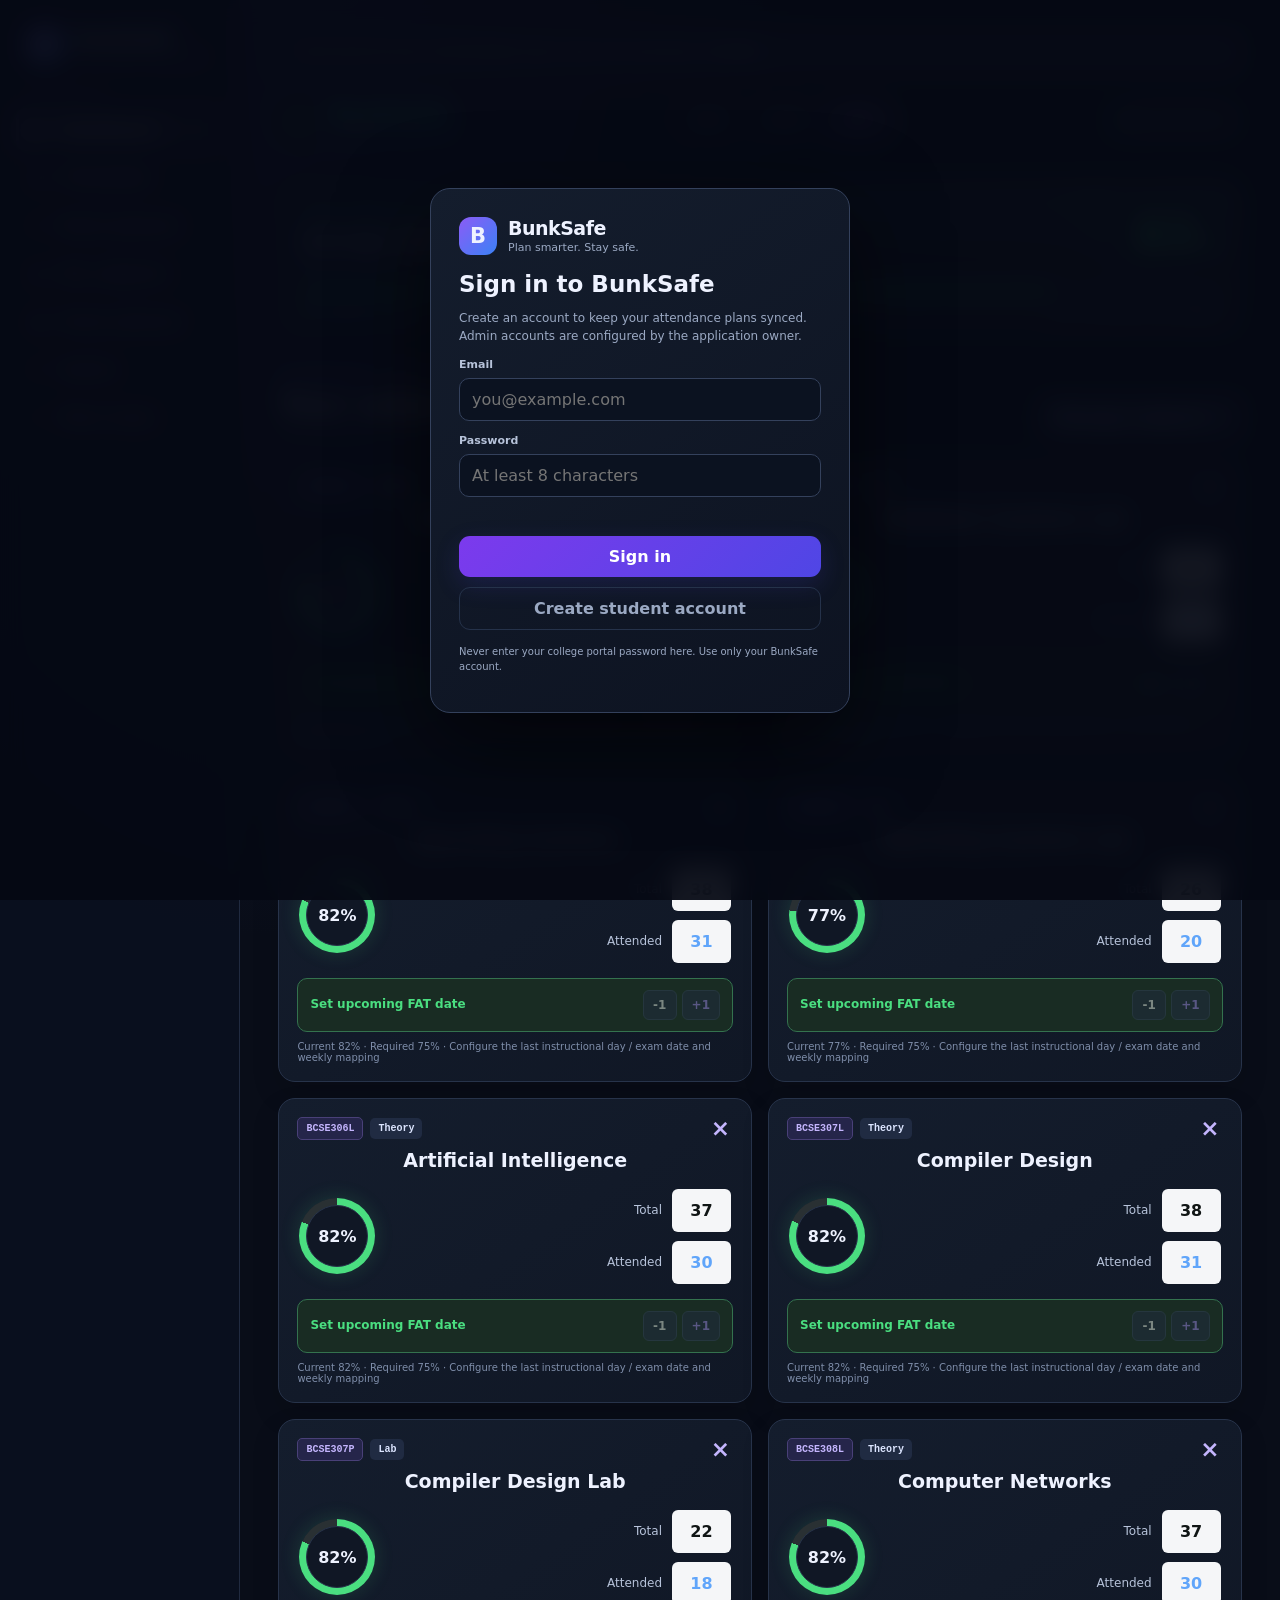
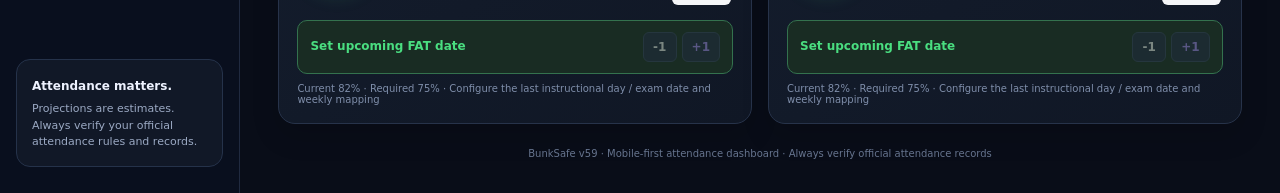
==== static/index.html @ 607f6024 "Prepare BunkSafe for public deployment" ====
<!DOCTYPE html>
<html lang="en">
<head>
<meta charset="UTF-8" />
<meta name="viewport" content="width=device-width, initial-scale=1.0" />
<title>BunkSafe — Attendance Planner</title>
<link rel="stylesheet" href="/static/style.css?v=54" />

</head>
<body>
<div class="app">
<aside class="sidebar">
  <div class="brand"><div class="brandmark">B</div><div><h1>BunkSafe</h1><small>Plan smarter. Stay safe.</small></div></div>
  <div><div class="nav-label">Workspace</div><nav class="nav">
    <button class="active" data-page="dashboard"><span class="ico">▦</span><span class="nav-text">Dashboard</span></button>
    <button data-page="timetable"><span class="ico">▤</span><span class="nav-text">Timetable</span></button>
    <button data-page="planner"><span class="ico">☑</span><span class="nav-text">Bunk planner</span></button>
    <button data-page="subjects"><span class="ico">◉</span><span class="nav-text">My subjects</span></button>
    <button data-page="exams"><span class="ico">▣</span><span class="nav-text">Exam planner</span></button>
    <button data-page="admin"><span class="ico">⚙</span><span class="nav-text">Admin</span></button>
    <button data-page="tools"><span class="ico">✦</span><span class="nav-text">More tools</span></button>
  </nav></div>
  <div class="side-bottom"><strong>Attendance matters.</strong><p>Projections are estimates. Always verify your official attendance rules and records.</p></div>
</aside>
<main>
  <div id="backendStatus" class="notice" style="margin-bottom:16px">Connecting to BunkSafe server…</div>
  <header class="topbar">
    <div><div class="eyebrow" id="dateLabel">STUDENT WORKSPACE</div><h2 id="pageTitle">Your semester at a glance</h2></div>
    <div class="top-actions"><button class="secondary" onclick="showPage('timetable')">＋ Import timetable</button><div class="avatar">J</div></div>
  </header>

  <section id="dashboardPage">
    <div class="attendance-dashboard-head">
      <div class="attendance-brand"><div class="attendance-brandmark">⌂</div><div><strong>BunkSafe</strong><span>STUDENT WORKSPACE</span></div></div>
      <div class="exam-switch" role="group" aria-label="Exam target">
        <button type="button" class="exam-switch-btn" data-exam="CAT-I" onclick="setDashboardExam('CAT-I')">CAT-I</button>
        <button type="button" class="exam-switch-btn" data-exam="CAT-II" onclick="setDashboardExam('CAT-II')">CAT-II</button>
        <button type="button" class="exam-switch-btn active" data-exam="FAT" aria-pressed="true" onclick="setDashboardExam('FAT')">FAT</button>
      </div>
      <div class="dashboard-account"><span class="account-dot"></span><span id="dashboardAccountName">My attendance</span></div>
    </div>
    <div class="average-summary" aria-live="polite" aria-label="Average attendance summary">
      <div class="average-summary-top"><div><span class="average-kicker">YOUR SEMESTER SNAPSHOT</span><h2>Average attendance</h2><p>Across all your saved subjects</p></div><div class="average-value" id="dashboardAverageValue">--<span>%</span></div></div>
      <div class="average-progress"><span id="dashboardAverageProgress" style="width:0%"></span></div>
      <div class="average-summary-bottom"><span><span class="average-dot"></span><span id="dashboardAverageSubjectCount">0 subjects tracked</span></span><span id="dashboardAverageHint">Keep your attendance on track</span></div>
    </div>
    <div class="attendance-dashboard-title"><div><span class="eyebrow">ATTENDANCE OVERVIEW</span><h2>Your subjects</h2><p>Track attendance and check your estimated safe absences.</p></div><button class="secondary" onclick="showPage('subjects')">Manage subjects ↗</button></div>
    <div id="dashboardAttendanceCards" class="dashboard-attendance-grid"></div>
    <div class="dashboard-average hidden" id="dashboardAverage">Average attendance — --%</div>
  </section>

  <section id="toolsPage" class="hidden">
    <div class="attendance-dashboard-title"><div><span class="eyebrow">EXTRA TOOLS</span><h2>Planning workspace</h2><p>Advanced analysis, quick checks, and calendar previews are collected here.</p></div></div>
    <div class="grid stats">
      <div class="card"><div class="stat-head">Average attendance <span class="stat-icon">◔</span></div><div class="stat-value" id="averageStat">82.1%</div><div class="stat-foot">Across tracked subjects</div></div>
      <div class="card"><div class="stat-head">Subjects at risk <span class="stat-icon">!</span></div><div class="stat-value" id="riskStat">1</div><div class="stat-foot">Below your safety buffer</div></div>
      <div class="card"><div class="stat-head">Classes today <span class="stat-icon">▦</span></div><div class="stat-value">4</div><div class="stat-foot">Based on demo timetable</div></div>
      <div class="card"><div class="stat-head">Planned absences <span class="stat-icon">✓</span></div><div class="stat-value" id="plansStat">0</div><div class="stat-foot">Saved plans this month</div></div>
    </div>
    <div class="card" style="margin-bottom:18px;background:linear-gradient(120deg,#201b43,#14253a);border-color:#494078">
      <div class="section-title"><div><h3>Plan around your exams</h3><p>Choose an upcoming exam to estimate your safe absence margin before exam day.</p></div><button class="primary" onclick="showPage('exams')">Open exam planner →</button></div>
      <div id="nextExamBanner" class="muted" style="font-size:12px">No exam calendar has been published yet. The administrator can add the semester calendar in Admin.</div>
    </div>
    <div class="card" style="margin-bottom:18px">
      <div class="section-title"><div><h3>Semester-wide risk simulator</h3><p>Compare every subject using server-calculated dated sessions for the selected exam date.</p></div><span class="stat-icon">◎</span></div>
      <div class="two" style="align-items:end">
        <div class="field"><label for="semesterRiskDate">Target exam date</label><input id="semesterRiskDate" type="date"></div>
        <div class="field"><label for="semesterRiskBuffer">Safety buffer</label><select id="semesterRiskBuffer"><option value="0">Minimum only</option><option value="2">+2 points</option><option value="3" selected>+3 points</option><option value="5">+5 points</option><option value="8">+8 points</option><option value="10">+10 points</option></select></div>
      </div>
      <div style="display:flex;gap:9px;flex-wrap:wrap;margin:8px 0 12px"><button class="primary" onclick="runSemesterRiskSimulation()">Analyze all subjects</button><button class="quiet" onclick="exportSemesterRiskCsv()">Export analysis CSV</button></div>
      <div id="semesterRiskSummary" class="notice">Choose an exam date and analyze your subjects to see projected attendance, estimated bunk margins, and recovery priorities.</div>
      <div id="semesterRiskTable" class="table-wrap" style="margin-top:12px"></div>
      <p class="muted" style="font-size:11px;margin-top:10px">Future class counts are calculated by the server using your configured weekly mappings and academic-calendar events. Verify VIT day-order mappings; this is not an official attendance guarantee.</p>
    </div>
    <div class="card" style="margin-bottom:18px">
      <div class="section-title"><div><h3>Personalized attendance action plan</h3><p>Turn the semester risk results into concrete actions for each subject before the selected exam.</p></div><span class="stat-icon">✓</span></div>
      <div class="notice">Build this plan after running the semester simulator. It prioritizes subjects that are projected below the minimum, then subjects with a low safety margin. It never recommends an absence that exceeds the calculated safe margin.</div>
      <div style="display:flex;gap:9px;flex-wrap:wrap;margin:10px 0 12px"><button class="primary" onclick="buildAttendanceActionPlan()">Build my action plan</button><button class="quiet" onclick="exportAttendanceActionPlan()">Export action plan CSV</button></div>
      <div id="attendanceActionSummary" class="notice">Run the semester simulator, then build your personalized action plan.</div>
      <div id="attendanceActionList" style="margin-top:12px"></div>
    </div>
    <div class="grid main-grid">
      <div class="card"><div class="section-title"><div><h3>Attendance by subject</h3><p>Your current attendance and available margin</p></div><button class="quiet" onclick="showPage('subjects')">View all</button></div><div class="subject-list" id="subjectList"></div></div>
      <div class="card quick-plan"><div class="section-title"><div><h3>Quick bunk check</h3><p>Preview before you make a plan</p></div><span class="stat-icon">✦</span></div><p>Choose a subject and how many upcoming classes you may miss. BunkSafe will estimate your attendance afterward.</p>
        <div class="field"><label>Subject</label><select id="quickSubject"></select></div>
        <div class="two"><div class="field"><label>Upcoming classes</label><input id="quickFuture" type="number" min="1" value="5"></div><div class="field"><label>Classes to miss</label><input id="quickMiss" type="number" min="0" value="1"></div></div>
        <div class="field"><label for="safetyBuffer">Extra safety buffer above the required attendance (%)</label><select id="safetyBuffer" onchange="updateSafetyBuffer()"><option value="0">0 points — exact minimum</option><option value="2">2 percentage points</option><option value="3" selected>3 percentage points — recommended default</option><option value="5">5 percentage points</option><option value="8">8 percentage points</option><option value="10">10 percentage points</option></select></div>
        <div class="notice">The safety buffer is a planning preference, not an official VIT rule. Maximum absences are calculated against the required percentage plus this buffer.</div>
        <button class="primary" style="width:100%" onclick="quickCalculate()">Calculate projection</button>
        <div class="result" id="quickResult"></div>
      </div>
    </div>
    <div class="card calendar-card"><div class="calendar-head"><div><h3>October 2026</h3><p class="muted" style="font-size:11px;margin:5px 0 0">A preview of your academic month</p></div><button class="secondary" onclick="showPage('planner')">Plan a date →</button></div><div class="calendar" id="miniCalendar"></div><div class="calendar-note">Blue dot = scheduled class · Gold dot = holiday or special day · Demo calendar only</div></div>
  </section>

  <section id="timetablePage" class="hidden">
    <div class="grid upload-grid">
      <div class="card"><div class="section-title"><div><h3>Import your approved timetable</h3><p>Paste the course list copied from your college portal</p></div><span class="stat-icon">⇧</span></div>
        <div class="notice">Open your college portal, go to the registered timetable/course list, select the text from the first serial number through the registration status, then copy and paste it below. BunkSafe does not need your college password.</div>
        <div class="field"><label for="timetableText">Pasted timetable text</label><textarea id="timetableText" placeholder="Paste your copied timetable here...&#10;&#10;Example:&#10;1  General (Semester)  BCSE302L - Database Systems (Theory Only)  D2+TD2  Registered and Approved"></textarea></div>
        <div style="display:flex;gap:9px;flex-wrap:wrap"><button class="primary" onclick="parseTimetable()">Parse timetable</button><button class="secondary" onclick="loadExample()">Load sample format</button><button class="quiet" onclick="clearTimetable()">Clear</button></div>
        <div id="parseMessage" class="notice hidden"></div>
      </div>
      <div class="card"><div class="section-title"><div><h3>What happens next?</h3><p>Review before adding anything to your account</p></div></div>
        <div class="subject-list">
          <div class="subject"><div class="subject-top"><div><div class="subject-name">1. Extract courses</div><div class="subject-code">Course codes, names and slot codes</div></div><span class="pill">Import</span></div></div>
          <div class="subject"><div class="subject-top"><div><div class="subject-name">2. Check the results</div><div class="subject-code">Correct any fields the parser cannot identify</div></div><span class="pill yellow">Review</span></div></div>
          <div class="subject"><div class="subject-top"><div><div class="subject-name">3. Map weekly slots</div><div class="subject-code">Retain slot codes and map sessions using the official timetable</div></div><span class="pill">Setup</span></div></div>
          <div class="subject"><div class="subject-top"><div><div class="subject-name">4. Generate dated sessions</div><div class="subject-code">Use the academic calendar for holidays and day orders</div></div><span class="pill green">Calendar</span></div></div>
        </div>
        <div class="notice">A copied course list usually contains slot codes, not every class date. The weekly slot timetable and academic calendar must also be configured for accurate planning.</div>
      </div>
    </div>
    <div class="card" style="margin-top:16px"><div class="section-title"><div><h3>Parsed courses</h3><p id="parsedCount">No imported courses yet</p></div><button class="secondary" id="saveParsed" onclick="saveParsedCourses()" disabled>Use these courses</button></div><div id="parsedTable"><div class="muted" style="font-size:12px;padding:10px 0">Your parsed timetable preview will appear here.</div></div></div>
    <div class="card" style="margin-top:16px"><div class="section-title"><div><h3>Weekly class-day mapping</h3><p>Confirm which weekdays each subject meets. This lets BunkSafe count sessions before an exam.</p></div><button class="secondary" onclick="renderScheduleMapping()">Refresh mapping</button></div><div class="notice">Slot codes copied from VTOP are retained for reference but are not assumed to be weekdays. Verify weekly mappings against your official timetable. For exceptions, admin can add a subject-specific extra session or cancel a session on an exact date. These tools still do not automatically decode VIT D1/D2/day-order rules.</div><div id="scheduleMapping"></div><button class="primary" style="margin-top:14px" onclick="saveScheduleMapping()">Save weekly mapping</button></div>
  </section>

  <section id="plannerPage" class="hidden">
    <div class="grid main-grid">
      <div class="card"><div class="section-title"><div><h3>Plan an absence</h3><p>Select a date and subject to preview the impact</p></div><span class="stat-icon">☑</span></div>
        <div class="field"><label>Date</label><input id="planDate" type="date" value="2026-10-21"></div>
        <div class="field"><label>Subject</label><select id="planSubject"></select></div>
        <div class="two"><div class="field"><label>Classes to miss</label><input id="planMiss" type="number" min="1" value="1"></div><div class="field"><label>Future classes planned</label><input id="planFuture" type="number" min="1" value="5"></div></div>
        <button class="primary" onclick="previewPlan()">Preview plan</button> <button class="secondary" onclick="savePlan()">Save plan</button>
        <div class="result" id="planResult"></div>
        <div class="notice">Saving a plan does not change your actual attendance. It records an intended absence for planning purposes only.</div>
      </div>
      <div class="card"><div class="section-title"><div><h3>Saved plans</h3><p>Your planned absences on this device</p></div></div><div id="savedPlans" class="subject-list"><div class="muted" style="font-size:12px">No saved plans yet.</div></div></div>
    </div>
    <div class="card calendar-card"><div class="calendar-head"><div><h3>Choose a date</h3><p class="muted" style="font-size:11px;margin:5px 0 0">October 2026 demo calendar</p></div></div><div class="calendar" id="plannerCalendar"></div><div class="calendar-note">Select any date to fill the planner date field. The demo calendar displays month navigation; the class counter uses the calendar events and weekly mapping you configure.</div></div>
  </section>

  <section id="subjectsPage" class="hidden">
    <div class="card"><div class="section-title"><div><h3>My subjects</h3><p>Your attendance records, saved to your BunkSafe account</p></div><div style="display:flex;gap:8px;flex-wrap:wrap"><button class="secondary" onclick="exportAttendanceCsv()">Export CSV</button><button class="primary" onclick="addSubject()">＋ Add subject</button></div></div><div class="table-wrap"><table><thead><tr><th>Subject</th><th>Total class</th><th>Attended</th><th>Attendance</th><th>Required</th><th>Action</th></tr></thead><tbody id="subjectsTable"></tbody></table></div><div class="notice">Enter figures from your official attendance record. BunkSafe does not access VTOP directly; imported data is only as accurate as the file you provide.</div></div>
    <div class="card" style="margin-top:16px"><div class="section-title"><div><h3>Import attendance from CSV</h3><p>Review and validate your subject attendance before applying it</p></div><span class="stat-icon">⇧</span></div><div class="notice">Required columns: <code>courseCode,courseName,attended,total</code>. Optional columns: <code>required,kind,slot</code>. Attendance counts must be whole numbers, total must be at least 1, and attended cannot exceed total. Existing courses are matched by course code; weekly mappings are preserved.</div><div class="row" style="display:flex;gap:8px;flex-wrap:wrap;margin:10px 0"><button class="quiet" onclick="downloadAttendanceCsvTemplate()">Download CSV template</button><input id="attendanceCsvFile" type="file" accept=".csv,text/csv" style="max-width:100%;background:#0b1220;color:#cbd5e1;border:1px solid #34415c;border-radius:10px;padding:10px" onchange="previewAttendanceCsv()"><button class="quiet" type="button" onclick="previewAttendanceCsv()">Validate CSV</button></div><div id="attendanceCsvPreview" class="muted" style="font-size:12px">Choose a CSV file, then click Validate CSV to preview attendance records.</div><button class="primary" id="applyAttendanceCsv" style="margin-top:12px" onclick="applyAttendanceCsvImport()" disabled>Apply validated attendance</button></div>
  </section>
  <section id="examsPage" class="hidden">
    <div class="grid main-grid">
      <div class="card"><div class="section-title"><div><h3>Exam-based bunk planner</h3><p>Estimate your attendance by a selected exam date</p></div><span class="stat-icon">▣</span></div>
        <div class="notice">The estimate counts mapped sessions expected before the selected exam, excludes holidays/no-class dates, and applies admin weekday timetable substitutions. It cannot infer official VIT slot/day-order rules automatically; verify the result against the official timetable.</div>
        <div class="field"><label>Upcoming exam</label><select id="examSelect" onchange="updateExamDate()"><option value="">No published exams</option></select></div>
        <div class="field"><label>Exam date</label><input type="date" id="examDate" value="2026-11-01"></div>
        <div class="field"><label>Subject</label><select id="examSubject"></select></div>
        <div class="two"><div class="field"><label>Scheduled classes before exam (auto)</label><input id="examFuture" type="number" min="0" value="0" readonly></div><div class="field"><label>Classes you want to miss</label><input id="examMiss" type="number" min="0" value="1"></div></div>
        <button class="primary" onclick="calculateExamPlan()">Check bunk limit</button>
        <div class="result" id="examResult"></div>
      </div>
      <div class="card"><div class="section-title"><div><h3>Published semester calendar</h3><p>Exams and academic dates announced by the admin</p></div></div><div id="examList" class="subject-list"><div class="muted" style="font-size:12px">No exam dates published yet.</div></div>
        <div class="notice">A date alone is not enough to calculate the bunk limit. BunkSafe also needs the subject timetable and the number of sessions scheduled before that exam.</div>
      </div>
    </div>
    <div class="card" style="margin-top:16px">
      <div class="section-title"><div><h3>Dated class-session timeline</h3><p>Inspect every date before the exam and see exactly why it was counted or excluded.</p></div><span class="stat-icon">☷</span></div>
      <div class="notice">The timeline is calculated by the authenticated server-side schedule engine using subject-specific class overrides, holidays/no-class dates, active slot codes, weekday substitutions, and configured weekly mappings. The exam date itself is excluded. This is an explainability view, not an official VIT timetable decoder.</div>
      <div class="two" style="align-items:end"><div class="field"><label for="timelineSubject">Subject</label><select id="timelineSubject"></select></div><div class="field"><label for="timelineExamDate">Exam date (exclusive)</label><input id="timelineExamDate" type="date"></div></div>
      <div style="display:flex;gap:9px;flex-wrap:wrap;margin:8px 0 12px"><button class="primary" onclick="buildDatedTimeline()">Build dated timeline</button><button class="quiet" onclick="exportDatedTimelineCsv()">Export timeline CSV</button><label style="display:flex;align-items:center;gap:7px;font-size:12px;color:#b7c3da"><input id="timelineShowAll" type="checkbox" checked> Show non-class dates too</label></div>
      <div id="datedTimelineSummary" class="notice">Choose a subject and exam date, then build the timeline to inspect each date's inclusion or exclusion reason.</div><div id="datedTimelineTable" class="table-wrap" style="margin-top:12px"></div>
      <p class="muted" style="font-size:11px;margin-top:10px">Dates are evaluated from today up to, but not including, the exam date. If a date has no active slot entry, BunkSafe falls back to its configured weekday mapping unless another calendar event overrides it.</p>
    </div>
    <div class="card" style="margin-top:16px">
      <div class="section-title"><div><h3>Timetable & attendance validation</h3><p>Find missing mappings and conflicting records before trusting an estimate.</p></div><span class="stat-icon">✓</span></div>
      <div class="notice">Validation checks the information currently saved in BunkSafe. It cannot confirm that a slot or calendar entry matches the official VIT timetable.</div>
      <div style="display:flex;gap:9px;flex-wrap:wrap;margin:8px 0 12px"><button class="primary" onclick="runDataValidation()">Validate my data</button><button class="quiet" onclick="runServerTimetableAudit()">Run server audit</button><button class="quiet" onclick="exportValidationCsv()">Export validation report</button></div>
      <div id="validationSummary" class="notice">Run validation to check attendance figures, duplicate course codes, missing timetable mappings, and conflicting calendar events.</div>
      <div id="validationResults" class="subject-list" style="margin-top:12px"></div>
    </div>
  </section>

  <section id="adminPage" class="hidden">
    <div class="grid upload-grid">
      <div class="card"><div class="section-title"><div><h3>Admin · Semester calendar</h3><p>Publish the active semester's academic calendar for all users</p></div><span class="stat-icon">⚙</span></div>
        <div class="notice">Admin workflow prototype: upload the official calendar as a reference, then enter and verify exam dates below. This browser-only demo does not automatically extract dates from PDF/image files or publish to other users; production needs authenticated admin access and a shared backend.</div>
        <div class="field"><label for="calendarFile">Upload calendar file (PDF, image or spreadsheet)</label><input id="calendarFile" type="file" accept=".pdf,.png,.jpg,.jpeg,.csv,.xlsx,.xls" style="width:100%;background:#0b1220;color:#cbd5e1;border:1px solid #34415c;border-radius:10px;padding:10px"></div>
        <div id="calendarFileInfo" class="muted" style="font-size:11px;margin:6px 0 14px">No file selected.</div>
        <div class="two"><div class="field"><label>Semester name</label><input id="semesterName" value="Fall Semester 2026" placeholder="e.g. Fall Semester 2026"></div><div class="field"><label>Semester end date</label><input id="semesterEnd" type="date" value="2026-12-15"></div></div>
        <div class="field"><label>Exam name</label><input id="newExamName" placeholder="e.g. CAT II — Database Systems"></div>
        <div class="two"><div class="field"><label>Exam date</label><input id="newExamDate" type="date"></div><div class="field"><label>Exam type</label><select id="newExamType"><option>CAT I</option><option>CAT II</option><option>FAT</option><option>Lab Assessment</option><option>Other</option></select></div></div>
        <div class="field"><label>Notes (optional)</label><input id="newExamNotes" placeholder="e.g. Exam window, instructions or affected courses"></div>
        <button class="primary" onclick="publishExam()">Publish exam date</button>
        <div class="divider" style="height:1px;background:var(--line);margin:22px 0"></div>
        <div class="section-title"><div><h3>Import calendar events from CSV</h3><p>Bulk-import verified dates instead of entering them one by one</p></div></div>
        <div class="notice">CSV columns: <code>date,type,title,courseCode</code>. Supported types: <code>slot-day</code>, <code>holiday</code>, <code>no-class</code>, <code>monday-order</code> through <code>friday-order</code>, <code>exam</code>, <code>class-session</code>, <code>class-cancelled</code>, and <code>instructional</code>. Dates must use YYYY-MM-DD. This imports rows only after you preview and confirm them.</div>
        <div class="field"><label for="calendarCsvImport">Choose CSV file</label><input id="calendarCsvImport" type="file" accept=".csv,text/csv" style="width:100%;background:#0b1220;color:#cbd5e1;border:1px solid #34415c;border-radius:10px;padding:10px" onchange="previewCalendarCsv()"></div>
        <div class="row" style="display:flex;gap:8px;flex-wrap:wrap;margin:10px 0"><button class="quiet" onclick="downloadCalendarCsvTemplate()">Download CSV template</button><button class="secondary" onclick="importCalendarCsv()" id="importCalendarCsvBtn" disabled>Import validated rows</button></div>
        <div id="calendarCsvPreview" class="muted" style="font-size:12px">Choose a CSV file to validate and preview rows.</div>
        <div class="divider" style="height:1px;background:var(--line);margin:22px 0"></div>
        <div class="section-title"><div><h3>Academic calendar event</h3><p>Add holidays, active slot codes, substitutions or session overrides</p></div></div>
        <div class="two"><div class="field"><label>Event date</label><input id="eventDate" type="date"></div><div class="field"><label>Event type</label><select id="eventType"><option value="instructional">Instructional day</option><option value="slot-day">Active slot codes for this date</option><option value="holiday">Holiday</option><option value="no-class">No instructional day</option><option value="monday-order">Use Monday timetable</option><option value="tuesday-order">Use Tuesday timetable</option><option value="wednesday-order">Use Wednesday timetable</option><option value="thursday-order">Use Thursday timetable</option><option value="friday-order">Use Friday timetable</option><option value="exam">Exam day</option><option value="class-session">Extra class session for a subject</option><option value="class-cancelled">Cancel a subject session</option></select></div></div>
        <div class="field"><label>Subject course code (required only for subject session overrides)</label><input id="eventCourseCode" placeholder="e.g. BCSE302L"></div>
        <div class="field"><label>Event title / active slot codes</label><input id="eventTitle" placeholder="e.g. Holiday name, or D2, TD2, A1 for a slot day"></div><div class="notice">For a slot-aware date, choose “Active slot codes for this date” and enter the exact active slot codes separated by commas, such as D2, TD2. This must be transcribed from the official VIT day-order timetable; BunkSafe does not guess which slots are active.</div>
        <button class="secondary" onclick="addCalendarEvent()">Add calendar event</button>
      </div>
      <div class="card"><div class="section-title"><div><h3>Admin publishing checklist</h3><p>Verify dates before making them visible</p></div></div>
        <div class="subject-list">
          <div class="subject"><div class="subject-top"><div><div class="subject-name">1. Upload official calendar</div><div class="subject-code">Keep the original file as the source of truth</div></div><span class="pill">Source</span></div></div>
          <div class="subject"><div class="subject-top"><div><div class="subject-name">2. Add exam dates</div><div class="subject-code">Check exam date, type and semester</div></div><span class="pill yellow">Verify</span></div></div>
          <div class="subject"><div class="subject-top"><div><div class="subject-name">3. Configure holidays and active slots</div><div class="subject-code">Enter verified slot codes for dates where the official timetable is available</div></div><span class="pill">Calendar</span></div></div>
          <div class="subject"><div class="subject-top"><div><div class="subject-name">4. Publish to students</div><div class="subject-code">Production version syncs through a shared backend</div></div><span class="pill green">Publish</span></div></div>
        </div>
        <div class="section-title" style="margin-top:20px"><div><h3>Calendar events</h3><p>Holidays exclude sessions; weekday substitutions use the selected weekday mapping</p></div></div>
        <div id="calendarEventsList" class="subject-list"><div class="muted" style="font-size:12px">No events added.</div></div>
        <div class="notice">Security: the production admin page must be restricted to an authorized administrator account. Hiding the page in the interface is not sufficient access control.</div>
      </div>
    </div>
  </section>

  <div class="footer">BunkSafe v59 · Mobile-first attendance dashboard · Always verify official attendance records</div>
</main>
</div>
<nav class="mobile-bottom-nav" aria-label="Main mobile navigation">
  <button class="mobile-nav-item active" data-mobile-page="dashboard" onclick="showPage('dashboard')"><span aria-hidden="true">▦</span><small>Dashboard</small></button>
  <button class="mobile-nav-item" data-mobile-page="timetable" onclick="showPage('timetable')"><span aria-hidden="true">▤</span><small>Timetable</small></button>
  <button class="mobile-nav-item" data-mobile-page="planner" onclick="showPage('planner')"><span aria-hidden="true">☑</span><small>Bunk planner</small></button>
  <button class="mobile-nav-item" data-mobile-page="subjects" onclick="showPage('subjects')"><span aria-hidden="true">◉</span><small>My subjects</small></button>
  <button class="mobile-nav-item" data-mobile-page="exams" onclick="showPage('exams')"><span aria-hidden="true">▣</span><small>Exam planner</small></button>
  <button class="mobile-nav-item" data-mobile-page="admin" onclick="showPage('admin')"><span aria-hidden="true">⚙</span><small>Admin</small></button>
</nav>

<div id="authOverlay" class="auth-overlay">
  <div class="auth-card">
    <div class="brand" style="padding:0 0 16px"><div class="brandmark">B</div><div><h1>BunkSafe</h1><small>Plan smarter. Stay safe.</small></div></div>
    <h2 id="authTitle">Sign in to BunkSafe</h2>
    <p class="muted" style="font-size:12px;line-height:1.5">Create an account to keep your attendance plans synced. Admin accounts are configured by the application owner.</p>
    <div class="field"><label>Email</label><input id="authEmail" type="email" autocomplete="email" placeholder="you@example.com"></div>
    <div class="field"><label>Password</label><input id="authPassword" type="password" autocomplete="current-password" placeholder="At least 8 characters"></div>
    <div id="authNameWrap" class="field hidden"><label>Your name</label><input id="authName" autocomplete="name" placeholder="Student name"></div>
    <div id="authError" class="auth-error"></div>
    <button id="authSubmit" class="primary" style="width:100%" onclick="submitAuth()">Sign in</button>
    <button id="authSwitch" class="quiet" style="width:100%;margin-top:10px" onclick="toggleAuthMode()">Create student account</button>
    <p class="muted" style="font-size:10px;line-height:1.5;margin-top:14px">Never enter your college portal password here. Use only your BunkSafe account.</p>
  </div>
</div>
<div class="toast" id="toast"></div>
<script src="/static/script.js?v=55"></script>
</body>
</html>
---- static/style.css ----
:root{--bg:#090d18;--panel:#111827;--panel2:#151e30;--line:#25324a;--text:#eef2ff;--muted:#9ba9c3;--purple:#a78bfa;--blue:#60a5fa;--green:#4ade80;--yellow:#fbbf24;--red:#fb7185}
*{box-sizing:border-box}body{margin:0;background:radial-gradient(ellipse at 20% -10%,#1c2450 0,transparent 40%),var(--bg);font-family:Inter,ui-sans-serif,system-ui,-apple-system,Segoe UI,sans-serif;color:var(--text);min-height:100vh}
button,input,textarea,select{font:inherit}button{cursor:pointer;border:0;border-radius:11px;padding:11px 15px;font-weight:700;transition:.18s}button:hover{transform:translateY(-1px);filter:brightness(1.08)}.primary{background:linear-gradient(135deg,#7c3aed,#4f46e5);color:white;box-shadow:0 8px 24px #4f46e52b}.secondary{background:#202b42;color:#dce5ff;border:1px solid #35435f}.quiet{background:transparent;color:var(--muted);border:1px solid var(--line)}
.app{display:grid;grid-template-columns:240px minmax(0,1fr);min-height:100vh}.sidebar{padding:26px 16px;border-right:1px solid #202a40;background:#0a1020b8;display:flex;flex-direction:column;gap:26px}.brand{display:flex;align-items:center;gap:11px;padding:0 10px}.brandmark{width:38px;height:38px;border-radius:12px;background:linear-gradient(135deg,#8b5cf6,#3b82f6);display:grid;place-items:center;font-size:21px;font-weight:900}.brand h1{font-size:19px;letter-spacing:-.5px;margin:0}.brand small{display:block;color:var(--muted);font-size:11px;margin-top:2px}.nav-label{font-size:10px;color:#65738f;text-transform:uppercase;letter-spacing:1.5px;padding:0 12px;margin-bottom:7px}.nav{display:grid;gap:5px}.nav button{background:transparent;text-align:left;color:#9ba9c3;padding:12px;border-radius:10px;font-weight:600;display:flex;gap:12px;align-items:center}.nav button.active,.nav button:hover{background:#20213d;color:#fff}.nav button.active{box-shadow:inset 3px 0 var(--purple)}.nav .ico{width:20px;text-align:center;font-size:16px}.side-bottom{margin-top:auto;padding:15px;border:1px solid var(--line);background:#111827;border-radius:14px}.side-bottom strong{font-size:12px}.side-bottom p{font-size:11px;color:var(--muted);line-height:1.5;margin:7px 0 0}
main{padding:28px clamp(18px,3vw,42px);max-width:1600px;width:100%;margin:auto}.topbar{display:flex;justify-content:space-between;gap:20px;align-items:center;margin-bottom:27px}.eyebrow{color:var(--purple);font-size:11px;letter-spacing:1.8px;font-weight:800;text-transform:uppercase}.topbar h2{font-size:28px;margin:5px 0 0;letter-spacing:-1px}.top-actions{display:flex;align-items:center;gap:10px}.avatar{width:38px;height:38px;border-radius:50%;background:#273451;border:1px solid #425171;display:grid;place-items:center;font-weight:800;color:#d9d7fe}.muted{color:var(--muted)}.grid{display:grid;gap:16px}.stats{grid-template-columns:repeat(4,minmax(0,1fr));margin-bottom:20px}.card{background:linear-gradient(145deg,#141d2d,#101725);border:1px solid var(--line);border-radius:17px;padding:19px;min-width:0;box-shadow:0 12px 32px #00000012}.stat-head{display:flex;justify-content:space-between;align-items:center;color:var(--muted);font-size:12px;font-weight:650}.stat-icon{width:34px;height:34px;display:grid;place-items:center;background:#25254a;border-radius:10px;color:#c4b5fd;font-size:16px}.stat-value{font-size:29px;font-weight:800;letter-spacing:-1px;margin:13px 0 5px}.stat-foot{font-size:11px;color:var(--muted)}.good{color:var(--green)}.warn{color:var(--yellow)}.bad{color:var(--red)}.main-grid{grid-template-columns:minmax(0,1.35fr) minmax(300px,.85fr)}.section-title{display:flex;justify-content:space-between;gap:12px;align-items:center;margin-bottom:17px}.section-title h3{font-size:16px;margin:0}.section-title p{font-size:11px;color:var(--muted);margin:5px 0 0}.subject-list{display:grid;gap:15px}.subject{padding:13px 0 0;border-top:1px solid #202b40}.subject:first-child{border-top:0;padding-top:0}.subject-top{display:flex;justify-content:space-between;gap:12px;align-items:center}.subject-name{font-weight:750;font-size:13px}.subject-code{font-size:10px;color:var(--muted);margin-top:4px}.percent{font-size:16px;font-weight:800}.progress{height:6px;background:#263148;border-radius:20px;overflow:hidden;margin:10px 0 7px}.progress span{display:block;height:100%;border-radius:20px;background:linear-gradient(90deg,#8b5cf6,#60a5fa)}.subject-bottom{display:flex;justify-content:space-between;gap:10px;color:var(--muted);font-size:10px}.pill{font-size:10px;padding:5px 8px;border-radius:99px;background:#1e293b;color:#cbd5e1;white-space:nowrap}.pill.green{background:#123626;color:#86efac}.pill.yellow{background:#3b2e13;color:#fcd34d}.pill.red{background:#431e2b;color:#fda4af}
.quick-plan{background:linear-gradient(145deg,#201b43,#151d34);border-color:#494078}.quick-plan .section-title{margin-bottom:10px}.quick-plan p{font-size:12px;color:#c4c9e2;line-height:1.55}.field{display:grid;gap:7px;margin:13px 0}.field label{font-size:11px;color:#b7c3da;font-weight:700}.field input,.field select,.field textarea{width:100%;background:#0b1220;color:var(--text);border:1px solid #34415c;border-radius:10px;padding:11px 12px;outline:none}.field input:focus,.field select:focus,.field textarea:focus{border-color:var(--purple);box-shadow:0 0 0 3px #8b5cf626}.field textarea{min-height:130px;resize:vertical;line-height:1.5;font-size:12px}.two{display:grid;grid-template-columns:1fr 1fr;gap:10px}.result{padding:13px;border-radius:12px;background:#0d1626;border:1px solid #35415c;margin-top:12px;display:none}.result.show{display:block}.result strong{font-size:22px}.result p{margin:5px 0 0;font-size:11px}.calendar-card{margin-top:18px}.calendar-head{display:flex;align-items:center;justify-content:space-between;gap:12px;margin-bottom:15px}.calendar-head h3{margin:0;font-size:16px}.calendar{display:grid;grid-template-columns:repeat(7,minmax(0,1fr));gap:6px}.dayname{text-align:center;font-size:10px;color:var(--muted);padding:7px 0}.day{min-height:68px;border:1px solid #27334a;background:#0d1422;border-radius:10px;padding:8px;font-size:11px;color:#dce5f8;position:relative;text-align:left}.day.empty{border-color:transparent;background:transparent}.day.today{border-color:#8b5cf6;background:#211c40}.day.has-class:after{content:"";position:absolute;bottom:7px;left:9px;width:5px;height:5px;border-radius:50%;background:var(--blue)}.day.holiday:after{content:"";position:absolute;bottom:7px;left:9px;width:5px;height:5px;border-radius:50%;background:var(--yellow)}.day.selected{box-shadow:inset 0 0 0 1px var(--purple);background:#272044}.calendar-note{font-size:10px;color:var(--muted);margin-top:12px}.upload-grid{grid-template-columns:minmax(0,1fr) minmax(0,1fr)}.hidden{display:none!important}.table-wrap{overflow:auto;border:1px solid var(--line);border-radius:12px}table{border-collapse:collapse;width:100%;font-size:12px;min-width:600px}th,td{padding:12px;text-align:left;border-bottom:1px solid #263148}th{background:#182238;color:#aab8d1;font-size:10px;text-transform:uppercase;letter-spacing:.6px}td{color:#e0e7f6}tr:last-child td{border-bottom:0}.notice{padding:12px 14px;background:#15233a;border:1px solid #344763;border-radius:11px;color:#c4d4f0;font-size:11px;line-height:1.5;margin:13px 0}.toast{position:fixed;right:20px;bottom:20px;background:#17263b;border:1px solid #425676;border-radius:12px;padding:13px 16px;box-shadow:0 12px 40px #0008;display:none;max-width:320px;font-size:12px;z-index:10}.toast.show{display:block}.footer{text-align:center;color:#66748e;font-size:10px;margin:24px 0 6px}
@media(max-width:1050px){.stats{grid-template-columns:repeat(2,minmax(0,1fr))}.main-grid,.upload-grid{grid-template-columns:1fr}.app{grid-template-columns:78px minmax(0,1fr)}.sidebar{padding:22px 10px}.brand{padding:0;justify-content:center}.brand h1,.brand small,.nav-label,.nav button .nav-text,.side-bottom{display:none}.nav button{justify-content:center;padding:13px}.nav button .ico{font-size:18px}.brandmark{flex-shrink:0}}
@media(max-width:620px){.app{display:block}.sidebar{position:fixed;z-index:5;bottom:0;left:0;right:0;height:66px;padding:7px 10px;border-right:0;border-top:1px solid var(--line);display:block;background:#0a1020f5}.brand,.nav-label,.side-bottom{display:none}.nav{display:flex;justify-content:space-around;gap:2px}.nav button{display:grid;gap:2px;justify-items:center;padding:5px 9px;font-size:9px;flex:1}.nav button .nav-text{display:block;font-size:9px}.nav button .ico{font-size:17px}.app main{padding:22px 14px 88px}.topbar{align-items:flex-start}.topbar h2{font-size:23px}.top-actions .secondary{display:none}.stats{gap:10px}.card{padding:14px}.stat-value{font-size:24px}.main-grid{gap:12px}.day{min-height:48px;padding:6px;font-size:10px}.calendar{gap:3px}.dayname{font-size:9px}.two{grid-template-columns:1fr}.top-actions{gap:6px}}

#scheduleMapping input[type="checkbox"]{accent-color:#a78bfa;width:16px;height:16px;cursor:pointer}
#examFuture[readonly]{opacity:.85;border-style:dashed;cursor:not-allowed}
.divider{width:100%}

.auth-overlay{position:fixed;inset:0;background:#060914eF;backdrop-filter:blur(12px);display:flex;align-items:center;justify-content:center;padding:20px;z-index:50}
.auth-overlay.hidden{display:none!important}.auth-card{width:min(100%,420px);padding:28px;border-radius:20px;border:1px solid #34415c;background:linear-gradient(145deg,#141d2d,#0d1321);box-shadow:0 30px 90px #0009}.auth-card h2{margin:0 0 8px;font-size:23px}.auth-error{font-size:12px;color:#fda4af;min-height:18px;margin:4px 0 8px}.auth-card .brandmark{display:grid}.auth-card .brand h1{font-size:19px}.auth-card .brand small{display:block}

/* v46: preserve BunkSafe navy/purple theme and fix attendance dashboard calculations */
.attendance-dashboard-head{display:flex;align-items:center;justify-content:space-between;gap:16px;padding:8px 0 18px;margin-bottom:20px;border-bottom:1px solid #202a2b}
.attendance-brand{display:flex;align-items:center;gap:11px;min-width:150px}.attendance-brandmark{width:40px;height:40px;border-radius:12px;background:#182b27;color:#28d8a0;display:grid;place-items:center;font-size:25px;font-weight:900;border:1px solid #21453b}.attendance-brand strong{display:block;font-size:24px;letter-spacing:-1px;color:#2cdda4}.attendance-brand span{display:block;font-size:9px;letter-spacing:1.6px;color:#8ba69e;margin-top:2px}
.exam-switch{display:flex;align-items:center;gap:3px;padding:5px;background:#111827;border:1px solid #27334a;border-radius:99px}.exam-switch-btn{background:transparent;color:#a9b7b2;border:1px solid transparent;border-radius:99px;padding:8px 18px;font-size:12px;min-width:66px}.exam-switch-btn.active{background:#272044;color:#c4b5fd;border-color:#6554a4;box-shadow:0 0 20px #8b5cf626}.dashboard-account{display:flex;align-items:center;gap:8px;color:#b6c6c0;background:#111827;border:1px solid #27334a;border-radius:99px;padding:10px 14px;font-size:12px;white-space:nowrap}.account-dot{width:8px;height:8px;border-radius:50%;background:#16c995;box-shadow:0 0 10px #16c995}
.attendance-dashboard-title{display:flex;align-items:end;justify-content:space-between;gap:16px;margin:0 0 17px}.attendance-dashboard-title h2{font-size:29px;margin:5px 0 4px;letter-spacing:-1px}.attendance-dashboard-title p{font-size:12px;color:#9aa9a6;margin:0}.dashboard-attendance-grid{display:grid;grid-template-columns:repeat(2,minmax(0,1fr));gap:16px}.attendance-course-card{background:linear-gradient(145deg,#141d2d,#101725);border:1px solid #27334a;border-radius:17px;padding:18px;min-width:0;box-shadow:0 12px 28px #0002}.attendance-course-card:hover{border-color:#6554a4}.attendance-card-meta{display:flex;align-items:center;gap:7px;min-width:0}.course-code-chip,.course-slot-chip{display:inline-flex;align-items:center;border-radius:5px;padding:5px 8px;font:700 10px ui-monospace,SFMono-Regular,Menlo,monospace;white-space:nowrap}.course-code-chip{background:#25254a;border:1px solid #494078;color:#c4b5fd}.course-slot-chip{background:#202b42;color:#dce5ff}.attendance-remove{margin-left:auto;background:transparent;color:#c4b5fd;font-size:23px;line-height:1;padding:0 3px;border-radius:5px}.attendance-course-card h3{text-align:center;font-size:19px;line-height:1.25;margin:9px 0 16px;min-height:24px;overflow-wrap:anywhere}.attendance-card-main{display:grid;grid-template-columns:92px minmax(0,1fr);align-items:center;gap:12px;padding:0 2px 15px}.attendance-ring{width:76px;height:76px;border-radius:50%;display:grid;place-items:center;background:conic-gradient(var(--ring-color,#10b981) var(--ring-value,0%),#293033 0);position:relative;box-shadow:0 0 20px color-mix(in srgb,var(--ring-color,#10b981) 16%,transparent)}.attendance-ring:before{content:"";position:absolute;inset:7px;border-radius:50%;background:#101725;border:1px solid #27334a}.attendance-ring span{position:relative;z-index:1;font-size:16px;font-weight:850}.attendance-counts{display:grid;gap:9px}.attendance-counts div{display:flex;align-items:center;justify-content:flex-end;gap:10px}.attendance-counts span{font-size:12px;color:#b7c3da}.attendance-counts strong{display:grid;place-items:center;width:59px;height:43px;background:#f5f6f8;color:#101515;border-radius:6px;font-size:16px}.attendance-counts .attended-count{color:#60a5fa}.attendance-safe-status{display:flex;align-items:center;justify-content:space-between;gap:8px;padding:11px 12px;border:1px solid color-mix(in srgb,var(--status-color) 38%,#26302f);background:color-mix(in srgb,var(--status-color) 10%,#141819);border-radius:10px;color:var(--status-color);font-size:12px;font-weight:700;min-height:52px}.status-message{min-width:0;line-height:1.35}.bunk-adjusters{display:flex;gap:5px;flex-shrink:0}.bunk-adjusters button{padding:7px 9px;background:#202b42;border:1px solid #35435f;color:#f2f5f4;border-radius:6px;font-size:12px;min-width:34px}.bunk-adjusters button:last-child{color:#a78bfa}.attendance-card-foot{margin-top:9px;color:#7f8eaa;font-size:10px}.dashboard-average{text-align:center;font-size:22px;font-weight:800;padding:19px 0 22px;color:#e2e8e5}
body.dashboard-mode .topbar{display:none}body.dashboard-mode main{padding-top:18px}body.dashboard-mode #dashboardPage>.grid.stats{margin-top:4px}
@media(max-width:800px){.attendance-dashboard-head{flex-wrap:wrap}.attendance-brand{flex:1}.exam-switch{order:3;width:100%;justify-content:space-around}.exam-switch-btn{flex:1}.dashboard-account{padding:8px 10px}.dashboard-attendance-grid{gap:11px}.attendance-course-card{padding:13px}.attendance-card-main{grid-template-columns:70px minmax(0,1fr);gap:8px}.attendance-ring{width:64px;height:64px}.attendance-counts span{font-size:11px}.attendance-counts strong{width:48px;height:39px}.attendance-safe-status{font-size:11px;padding:9px}.attendance-course-card h3{font-size:16px}}
@media(max-width:520px){.dashboard-attendance-grid{grid-template-columns:1fr}.attendance-dashboard-title{align-items:flex-start}.attendance-dashboard-title h2{font-size:25px}.attendance-dashboard-title .secondary{font-size:11px;padding:9px}.dashboard-account{font-size:10px}.attendance-course-card{padding:15px}.attendance-card-main{grid-template-columns:90px minmax(0,1fr)}.attendance-ring{width:74px;height:74px}.attendance-counts strong{width:58px;height:42px}.attendance-course-card h3{font-size:18px}.attendance-safe-status{font-size:12px}}

/* v47: keep the existing navy/purple theme and use the reference attendance green. */
.attendance-ring{--ring-color:#4ade80}
.attendance-safe-status[style*="--status-color:#4ade80"]{color:#4ade80}
.bunk-adjusters button:disabled{opacity:.45;cursor:not-allowed;transform:none;filter:none}

/* v54: polished average-attendance summary and thumb-friendly mobile navigation */
.average-summary{position:relative;overflow:hidden;margin:0 0 25px;padding:21px 23px 17px;border:1px solid #2d4660;border-radius:20px;background:radial-gradient(ellipse at 100% 0%,#1c3b3a 0%,transparent 48%),linear-gradient(135deg,#152338 0%,#111827 72%);box-shadow:0 14px 36px #0003}
.average-summary:after{content:"";position:absolute;right:-45px;top:-75px;width:180px;height:180px;border-radius:50%;border:1px solid #4ade8025;box-shadow:0 0 0 18px #4ade8008,0 0 0 38px #4ade8006;pointer-events:none}
.average-summary-top{position:relative;z-index:1;display:flex;justify-content:space-between;align-items:center;gap:18px}
.average-kicker{font-size:10px;font-weight:850;letter-spacing:1.6px;color:#4ade80}
.average-summary h2{font-size:19px;letter-spacing:-.4px;margin:7px 0 4px}
.average-summary p{font-size:12px;color:#9ba9c3;margin:0}
.average-value{font-size:46px;line-height:1;font-weight:900;letter-spacing:-2px;color:#4ade80;text-shadow:0 0 24px #4ade8022;white-space:nowrap}
.average-value span{font-size:22px;letter-spacing:-.5px;margin-left:2px}
.average-progress{height:7px;margin:19px 0 12px;border-radius:99px;background:#293447;overflow:hidden}
.average-progress span{display:block;height:100%;border-radius:99px;background:linear-gradient(90deg,#22c55e,#4ade80);box-shadow:0 0 15px #4ade8050;transition:width .35s ease}
.average-summary-bottom{position:relative;z-index:1;display:flex;align-items:center;justify-content:space-between;gap:12px;color:#a9b7cc;font-size:11px}
.average-summary-bottom>span:first-child{display:flex;align-items:center;gap:7px}
.average-dot{width:7px;height:7px;border-radius:50%;background:#4ade80;box-shadow:0 0 9px #4ade8070}
.mobile-bottom-nav,.mobile-more-menu{display:none}
@media(max-width:620px){
  .app .sidebar{display:none}
  .app main{padding:14px 12px calc(100px + env(safe-area-inset-bottom));}
  .mobile-bottom-nav{position:fixed;z-index:30;left:10px;right:10px;bottom:calc(8px + env(safe-area-inset-bottom));height:67px;display:flex;align-items:center;justify-content:space-around;gap:3px;padding:6px 7px;border:1px solid #2b3650;border-radius:20px;background:#0d1424f5;backdrop-filter:blur(18px);box-shadow:0 12px 36px #0008}
  .mobile-nav-item{flex:1;min-width:0;display:flex;flex-direction:column;align-items:center;justify-content:center;gap:3px;padding:6px 3px;background:transparent;color:#8f9db7;border:1px solid transparent;border-radius:13px}
  .mobile-nav-item>span{font-size:21px;line-height:1.05}
  .mobile-nav-item small{font-size:9px;font-weight:750;letter-spacing:.1px}
  .mobile-nav-item.active{color:#4ade80;background:#173329;border-color:#24583f}
  .mobile-nav-item.mobile-nav-primary{flex:0 0 57px;height:51px;border-radius:16px;background:linear-gradient(135deg,#1c9b6b,#20c58a);color:#061b14;box-shadow:0 5px 18px #20c58a30}
  .mobile-nav-item.mobile-nav-primary>span{font-size:20px}
  .mobile-more-menu{position:fixed;z-index:31;right:14px;bottom:calc(83px + env(safe-area-inset-bottom));display:grid;gap:4px;width:min(220px,calc(100vw - 28px));padding:8px;border:1px solid #2b3650;border-radius:16px;background:#111a2b;box-shadow:0 16px 45px #0009}
  .mobile-more-menu.hidden{display:none!important}
  .mobile-more-menu button{display:flex;align-items:center;gap:11px;text-align:left;background:transparent;color:#e2e8f0;padding:12px;border-radius:10px;font-size:12px}
  .mobile-more-menu button:active,.mobile-more-menu button:hover{background:#202b42}
  .mobile-more-menu button span{width:22px;text-align:center;color:#4ade80;font-size:16px}
  .average-summary{margin:0 0 22px;padding:18px 17px 15px;border-radius:18px}
  .average-summary h2{font-size:17px}
  .average-summary p{font-size:11px}
  .average-value{font-size:42px}
  .average-value span{font-size:19px}
  .average-progress{margin:16px 0 11px}
  .average-summary-bottom{font-size:10px;align-items:flex-start}
  .average-summary-bottom>span:last-child{text-align:right;max-width:48%}
  .attendance-dashboard-head{gap:10px;padding-top:4px;margin-bottom:17px}
  .attendance-brand{min-width:0;gap:8px}
  .attendance-brand strong{font-size:21px}
  .attendance-brandmark{width:36px;height:36px}
  .dashboard-account{font-size:10px;padding:8px 9px}
  .exam-switch{order:3;flex:1 0 100%;padding:4px}
  .exam-switch-btn{min-height:40px;padding:8px 10px}
  .attendance-dashboard-title{gap:10px;margin-bottom:13px}
  .attendance-dashboard-title h2{font-size:24px}
  .attendance-dashboard-title p{max-width:235px;line-height:1.45}
  .attendance-dashboard-title .secondary{white-space:nowrap;padding:9px 10px;font-size:10px}
  .dashboard-attendance-grid{grid-template-columns:1fr;gap:12px}
  .attendance-course-card{padding:15px;border-radius:16px}
  .attendance-card-main{grid-template-columns:82px minmax(0,1fr);gap:8px}
  .attendance-ring{width:70px;height:70px}
  .attendance-counts strong{width:55px;height:40px}
  .attendance-safe-status{min-height:48px}
  .bunk-adjusters button{min-height:34px;padding:6px 9px}
  .topbar{margin-bottom:16px}
}
@media(min-width:621px){.mobile-bottom-nav,.mobile-more-menu{display:none!important}}


/* v59: six-tab mobile navigation inspired by the supplied reference. Keep BunkSafe's navy, purple and green palette. */
@media(max-width:620px){
  .mobile-bottom-nav{position:fixed;z-index:40;left:0;right:0;bottom:0;bottom:env(safe-area-inset-bottom);height:calc(64px + env(safe-area-inset-bottom));display:grid;grid-template-columns:repeat(6,minmax(0,1fr));align-items:stretch;justify-content:initial;gap:0;padding:5px 4px calc(5px + env(safe-area-inset-bottom));border:0;border-top:1px solid #2b3448;border-radius:0;background:#101521f7;backdrop-filter:blur(16px);box-shadow:0 -8px 24px #0003;
  }
  .mobile-nav-item{min-width:0;width:100%;height:100%;display:flex;flex-direction:column;align-items:center;justify-content:center;gap:5px;padding:5px 1px;background:transparent;color:#8f9db7;border:0;border-radius:8px;white-space:normal;transform:none;filter:none}
  .mobile-nav-item:hover{transform:none;filter:none;background:#171f30}
  .mobile-nav-item>span{font-size:21px;line-height:1.05;color:currentColor}
  .mobile-nav-item small{display:block;max-width:100%;font-size:clamp(8px,2.25vw,10px);line-height:1.1;font-weight:650;letter-spacing:0;text-align:center;white-space:normal;overflow-wrap:anywhere}
  .mobile-nav-item.active{color:#a78bfa;background:transparent;border:0;box-shadow:none}
  .mobile-nav-item.active>span{filter:drop-shadow(0 0 5px #a78bfa35)}
  .mobile-nav-item.mobile-nav-primary{flex:initial;height:100%;border-radius:8px;background:transparent;color:#8f9db7;box-shadow:none}
  .mobile-nav-item.mobile-nav-primary>span{font-size:21px}
  .app main{padding-bottom:calc(82px + env(safe-area-inset-bottom))}
}
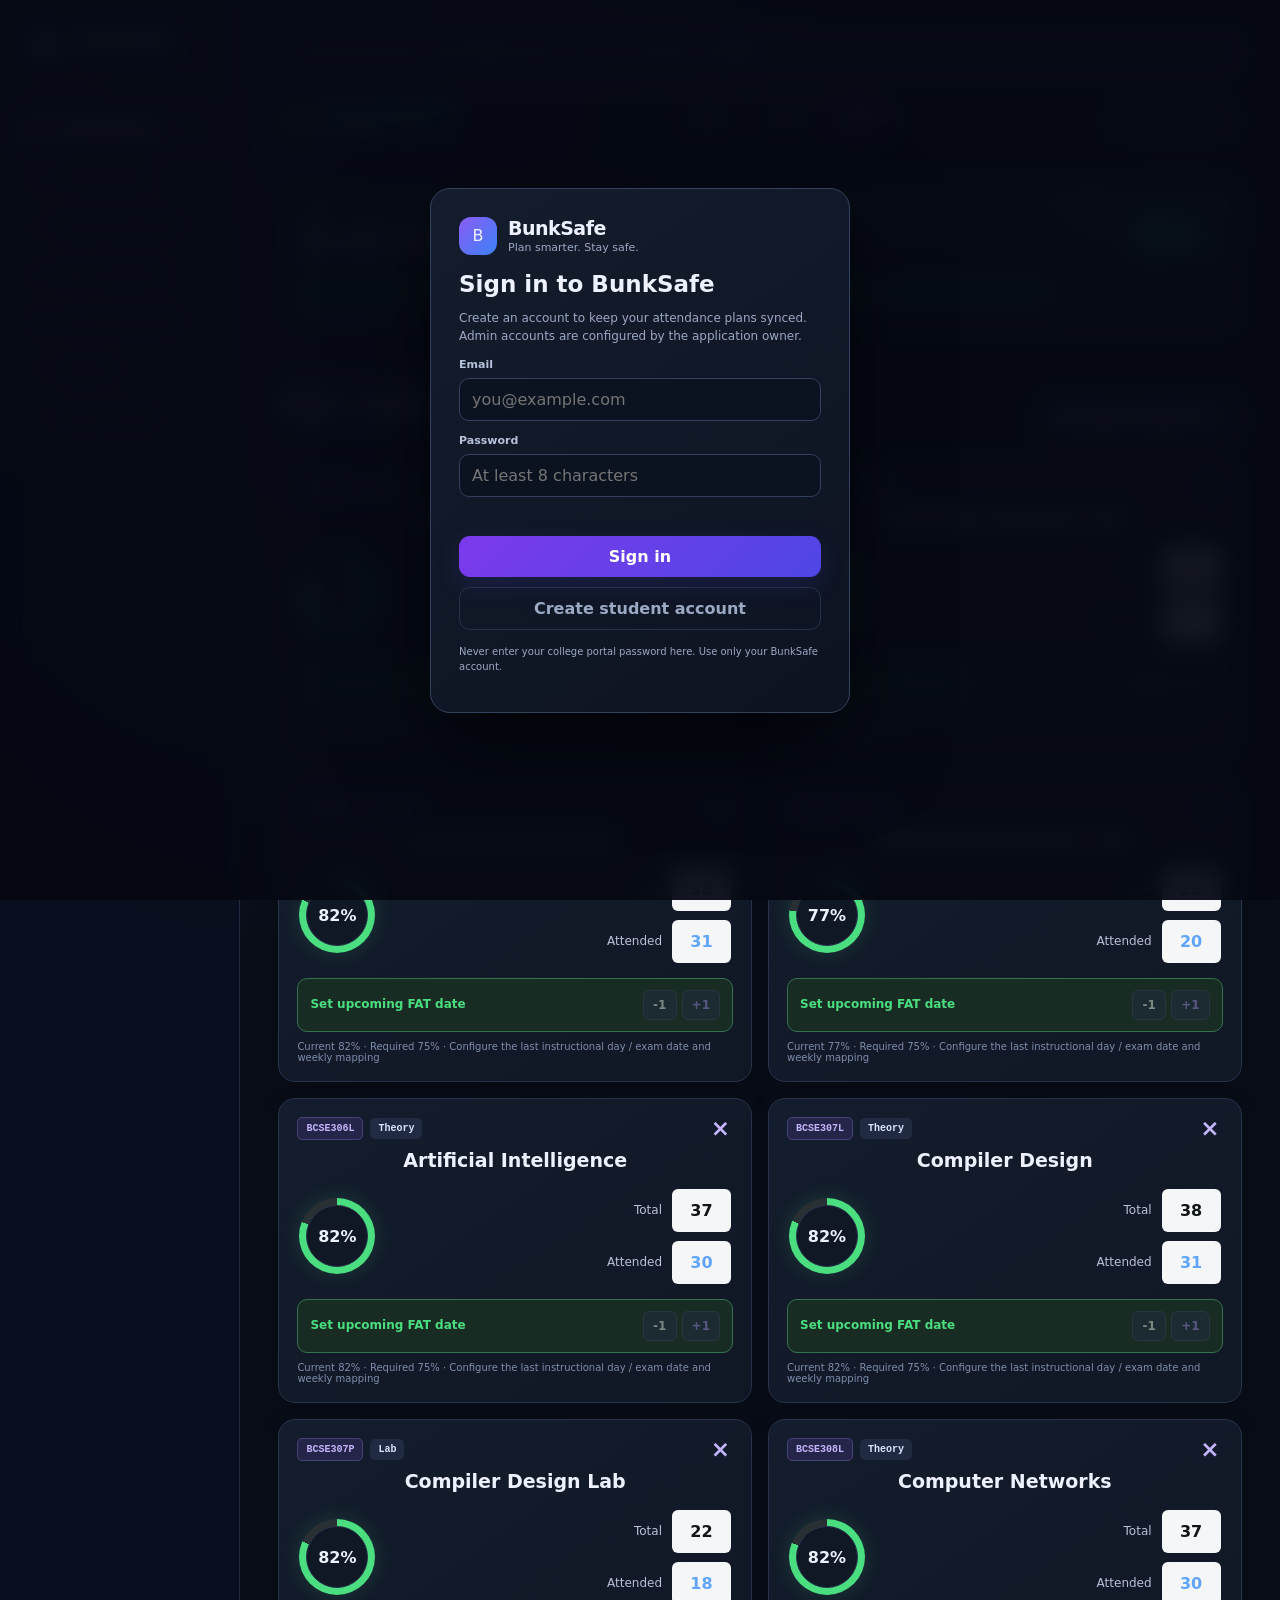
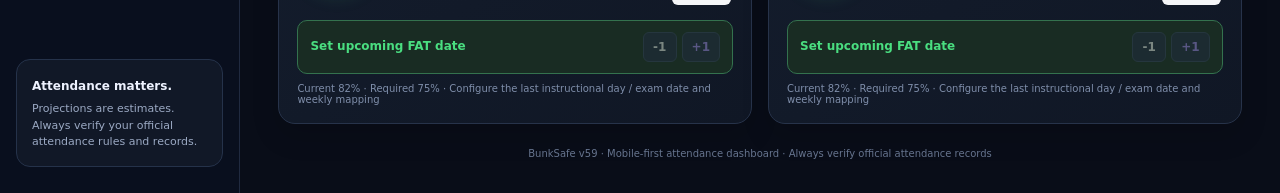
==== commit 7fa52409: "Add BunkSafe branding and app icon" ====
--- a/static/index.html
+++ b/static/index.html
@@ -4,13 +4,15 @@
 <meta charset="UTF-8" />
 <meta name="viewport" content="width=device-width, initial-scale=1.0" />
 <title>BunkSafe — Attendance Planner</title>
+<link rel="icon" type="image/png" href="/static/favicon.png" />
+<link rel="apple-touch-icon" href="/static/branding/bunksafe-icon.png" />
 <link rel="stylesheet" href="/static/style.css?v=54" />
 
 </head>
 <body>
 <div class="app">
 <aside class="sidebar">
-  <div class="brand"><div class="brandmark">B</div><div><h1>BunkSafe</h1><small>Plan smarter. Stay safe.</small></div></div>
+  <div class="brand"><div class="brandmark"><img src="/static/branding/bunksafe-icon.svg" alt="BunkSafe" /></div><div><h1>BunkSafe</h1><small>Plan smarter. Stay safe.</small></div></div>
   <div><div class="nav-label">Workspace</div><nav class="nav">
     <button class="active" data-page="dashboard"><span class="ico">▦</span><span class="nav-text">Dashboard</span></button>
     <button data-page="timetable"><span class="ico">▤</span><span class="nav-text">Timetable</span></button>
--- a/static/style.css
+++ b/static/style.css
@@ -1,7 +1,7 @@
 :root{--bg:#090d18;--panel:#111827;--panel2:#151e30;--line:#25324a;--text:#eef2ff;--muted:#9ba9c3;--purple:#a78bfa;--blue:#60a5fa;--green:#4ade80;--yellow:#fbbf24;--red:#fb7185}
 *{box-sizing:border-box}body{margin:0;background:radial-gradient(ellipse at 20% -10%,#1c2450 0,transparent 40%),var(--bg);font-family:Inter,ui-sans-serif,system-ui,-apple-system,Segoe UI,sans-serif;color:var(--text);min-height:100vh}
 button,input,textarea,select{font:inherit}button{cursor:pointer;border:0;border-radius:11px;padding:11px 15px;font-weight:700;transition:.18s}button:hover{transform:translateY(-1px);filter:brightness(1.08)}.primary{background:linear-gradient(135deg,#7c3aed,#4f46e5);color:white;box-shadow:0 8px 24px #4f46e52b}.secondary{background:#202b42;color:#dce5ff;border:1px solid #35435f}.quiet{background:transparent;color:var(--muted);border:1px solid var(--line)}
-.app{display:grid;grid-template-columns:240px minmax(0,1fr);min-height:100vh}.sidebar{padding:26px 16px;border-right:1px solid #202a40;background:#0a1020b8;display:flex;flex-direction:column;gap:26px}.brand{display:flex;align-items:center;gap:11px;padding:0 10px}.brandmark{width:38px;height:38px;border-radius:12px;background:linear-gradient(135deg,#8b5cf6,#3b82f6);display:grid;place-items:center;font-size:21px;font-weight:900}.brand h1{font-size:19px;letter-spacing:-.5px;margin:0}.brand small{display:block;color:var(--muted);font-size:11px;margin-top:2px}.nav-label{font-size:10px;color:#65738f;text-transform:uppercase;letter-spacing:1.5px;padding:0 12px;margin-bottom:7px}.nav{display:grid;gap:5px}.nav button{background:transparent;text-align:left;color:#9ba9c3;padding:12px;border-radius:10px;font-weight:600;display:flex;gap:12px;align-items:center}.nav button.active,.nav button:hover{background:#20213d;color:#fff}.nav button.active{box-shadow:inset 3px 0 var(--purple)}.nav .ico{width:20px;text-align:center;font-size:16px}.side-bottom{margin-top:auto;padding:15px;border:1px solid var(--line);background:#111827;border-radius:14px}.side-bottom strong{font-size:12px}.side-bottom p{font-size:11px;color:var(--muted);line-height:1.5;margin:7px 0 0}
+.app{display:grid;grid-template-columns:240px minmax(0,1fr);min-height:100vh}.sidebar{padding:26px 16px;border-right:1px solid #202a40;background:#0a1020b8;display:flex;flex-direction:column;gap:26px}.brand{display:flex;align-items:center;gap:11px;padding:0 10px}.brandmark{width:38px;height:38px;border-radius:12px;background:linear-gradient(135deg,#8b5cf6,#3b82f6);display:grid;place-items:center;overflow:hidden}.brandmark img{width:100%;height:100%;object-fit:cover}.brand h1{font-size:19px;letter-spacing:-.5px;margin:0}.brand small{display:block;color:var(--muted);font-size:11px;margin-top:2px}.nav-label{font-size:10px;color:#65738f;text-transform:uppercase;letter-spacing:1.5px;padding:0 12px;margin-bottom:7px}.nav{display:grid;gap:5px}.nav button{background:transparent;text-align:left;color:#9ba9c3;padding:12px;border-radius:10px;font-weight:600;display:flex;gap:12px;align-items:center}.nav button.active,.nav button:hover{background:#20213d;color:#fff}.nav button.active{box-shadow:inset 3px 0 var(--purple)}.nav .ico{width:20px;text-align:center;font-size:16px}.side-bottom{margin-top:auto;padding:15px;border:1px solid var(--line);background:#111827;border-radius:14px}.side-bottom strong{font-size:12px}.side-bottom p{font-size:11px;color:var(--muted);line-height:1.5;margin:7px 0 0}
 main{padding:28px clamp(18px,3vw,42px);max-width:1600px;width:100%;margin:auto}.topbar{display:flex;justify-content:space-between;gap:20px;align-items:center;margin-bottom:27px}.eyebrow{color:var(--purple);font-size:11px;letter-spacing:1.8px;font-weight:800;text-transform:uppercase}.topbar h2{font-size:28px;margin:5px 0 0;letter-spacing:-1px}.top-actions{display:flex;align-items:center;gap:10px}.avatar{width:38px;height:38px;border-radius:50%;background:#273451;border:1px solid #425171;display:grid;place-items:center;font-weight:800;color:#d9d7fe}.muted{color:var(--muted)}.grid{display:grid;gap:16px}.stats{grid-template-columns:repeat(4,minmax(0,1fr));margin-bottom:20px}.card{background:linear-gradient(145deg,#141d2d,#101725);border:1px solid var(--line);border-radius:17px;padding:19px;min-width:0;box-shadow:0 12px 32px #00000012}.stat-head{display:flex;justify-content:space-between;align-items:center;color:var(--muted);font-size:12px;font-weight:650}.stat-icon{width:34px;height:34px;display:grid;place-items:center;background:#25254a;border-radius:10px;color:#c4b5fd;font-size:16px}.stat-value{font-size:29px;font-weight:800;letter-spacing:-1px;margin:13px 0 5px}.stat-foot{font-size:11px;color:var(--muted)}.good{color:var(--green)}.warn{color:var(--yellow)}.bad{color:var(--red)}.main-grid{grid-template-columns:minmax(0,1.35fr) minmax(300px,.85fr)}.section-title{display:flex;justify-content:space-between;gap:12px;align-items:center;margin-bottom:17px}.section-title h3{font-size:16px;margin:0}.section-title p{font-size:11px;color:var(--muted);margin:5px 0 0}.subject-list{display:grid;gap:15px}.subject{padding:13px 0 0;border-top:1px solid #202b40}.subject:first-child{border-top:0;padding-top:0}.subject-top{display:flex;justify-content:space-between;gap:12px;align-items:center}.subject-name{font-weight:750;font-size:13px}.subject-code{font-size:10px;color:var(--muted);margin-top:4px}.percent{font-size:16px;font-weight:800}.progress{height:6px;background:#263148;border-radius:20px;overflow:hidden;margin:10px 0 7px}.progress span{display:block;height:100%;border-radius:20px;background:linear-gradient(90deg,#8b5cf6,#60a5fa)}.subject-bottom{display:flex;justify-content:space-between;gap:10px;color:var(--muted);font-size:10px}.pill{font-size:10px;padding:5px 8px;border-radius:99px;background:#1e293b;color:#cbd5e1;white-space:nowrap}.pill.green{background:#123626;color:#86efac}.pill.yellow{background:#3b2e13;color:#fcd34d}.pill.red{background:#431e2b;color:#fda4af}
 .quick-plan{background:linear-gradient(145deg,#201b43,#151d34);border-color:#494078}.quick-plan .section-title{margin-bottom:10px}.quick-plan p{font-size:12px;color:#c4c9e2;line-height:1.55}.field{display:grid;gap:7px;margin:13px 0}.field label{font-size:11px;color:#b7c3da;font-weight:700}.field input,.field select,.field textarea{width:100%;background:#0b1220;color:var(--text);border:1px solid #34415c;border-radius:10px;padding:11px 12px;outline:none}.field input:focus,.field select:focus,.field textarea:focus{border-color:var(--purple);box-shadow:0 0 0 3px #8b5cf626}.field textarea{min-height:130px;resize:vertical;line-height:1.5;font-size:12px}.two{display:grid;grid-template-columns:1fr 1fr;gap:10px}.result{padding:13px;border-radius:12px;background:#0d1626;border:1px solid #35415c;margin-top:12px;display:none}.result.show{display:block}.result strong{font-size:22px}.result p{margin:5px 0 0;font-size:11px}.calendar-card{margin-top:18px}.calendar-head{display:flex;align-items:center;justify-content:space-between;gap:12px;margin-bottom:15px}.calendar-head h3{margin:0;font-size:16px}.calendar{display:grid;grid-template-columns:repeat(7,minmax(0,1fr));gap:6px}.dayname{text-align:center;font-size:10px;color:var(--muted);padding:7px 0}.day{min-height:68px;border:1px solid #27334a;background:#0d1422;border-radius:10px;padding:8px;font-size:11px;color:#dce5f8;position:relative;text-align:left}.day.empty{border-color:transparent;background:transparent}.day.today{border-color:#8b5cf6;background:#211c40}.day.has-class:after{content:"";position:absolute;bottom:7px;left:9px;width:5px;height:5px;border-radius:50%;background:var(--blue)}.day.holiday:after{content:"";position:absolute;bottom:7px;left:9px;width:5px;height:5px;border-radius:50%;background:var(--yellow)}.day.selected{box-shadow:inset 0 0 0 1px var(--purple);background:#272044}.calendar-note{font-size:10px;color:var(--muted);margin-top:12px}.upload-grid{grid-template-columns:minmax(0,1fr) minmax(0,1fr)}.hidden{display:none!important}.table-wrap{overflow:auto;border:1px solid var(--line);border-radius:12px}table{border-collapse:collapse;width:100%;font-size:12px;min-width:600px}th,td{padding:12px;text-align:left;border-bottom:1px solid #263148}th{background:#182238;color:#aab8d1;font-size:10px;text-transform:uppercase;letter-spacing:.6px}td{color:#e0e7f6}tr:last-child td{border-bottom:0}.notice{padding:12px 14px;background:#15233a;border:1px solid #344763;border-radius:11px;color:#c4d4f0;font-size:11px;line-height:1.5;margin:13px 0}.toast{position:fixed;right:20px;bottom:20px;background:#17263b;border:1px solid #425676;border-radius:12px;padding:13px 16px;box-shadow:0 12px 40px #0008;display:none;max-width:320px;font-size:12px;z-index:10}.toast.show{display:block}.footer{text-align:center;color:#66748e;font-size:10px;margin:24px 0 6px}
 @media(max-width:1050px){.stats{grid-template-columns:repeat(2,minmax(0,1fr))}.main-grid,.upload-grid{grid-template-columns:1fr}.app{grid-template-columns:78px minmax(0,1fr)}.sidebar{padding:22px 10px}.brand{padding:0;justify-content:center}.brand h1,.brand small,.nav-label,.nav button .nav-text,.side-bottom{display:none}.nav button{justify-content:center;padding:13px}.nav button .ico{font-size:18px}.brandmark{flex-shrink:0}}
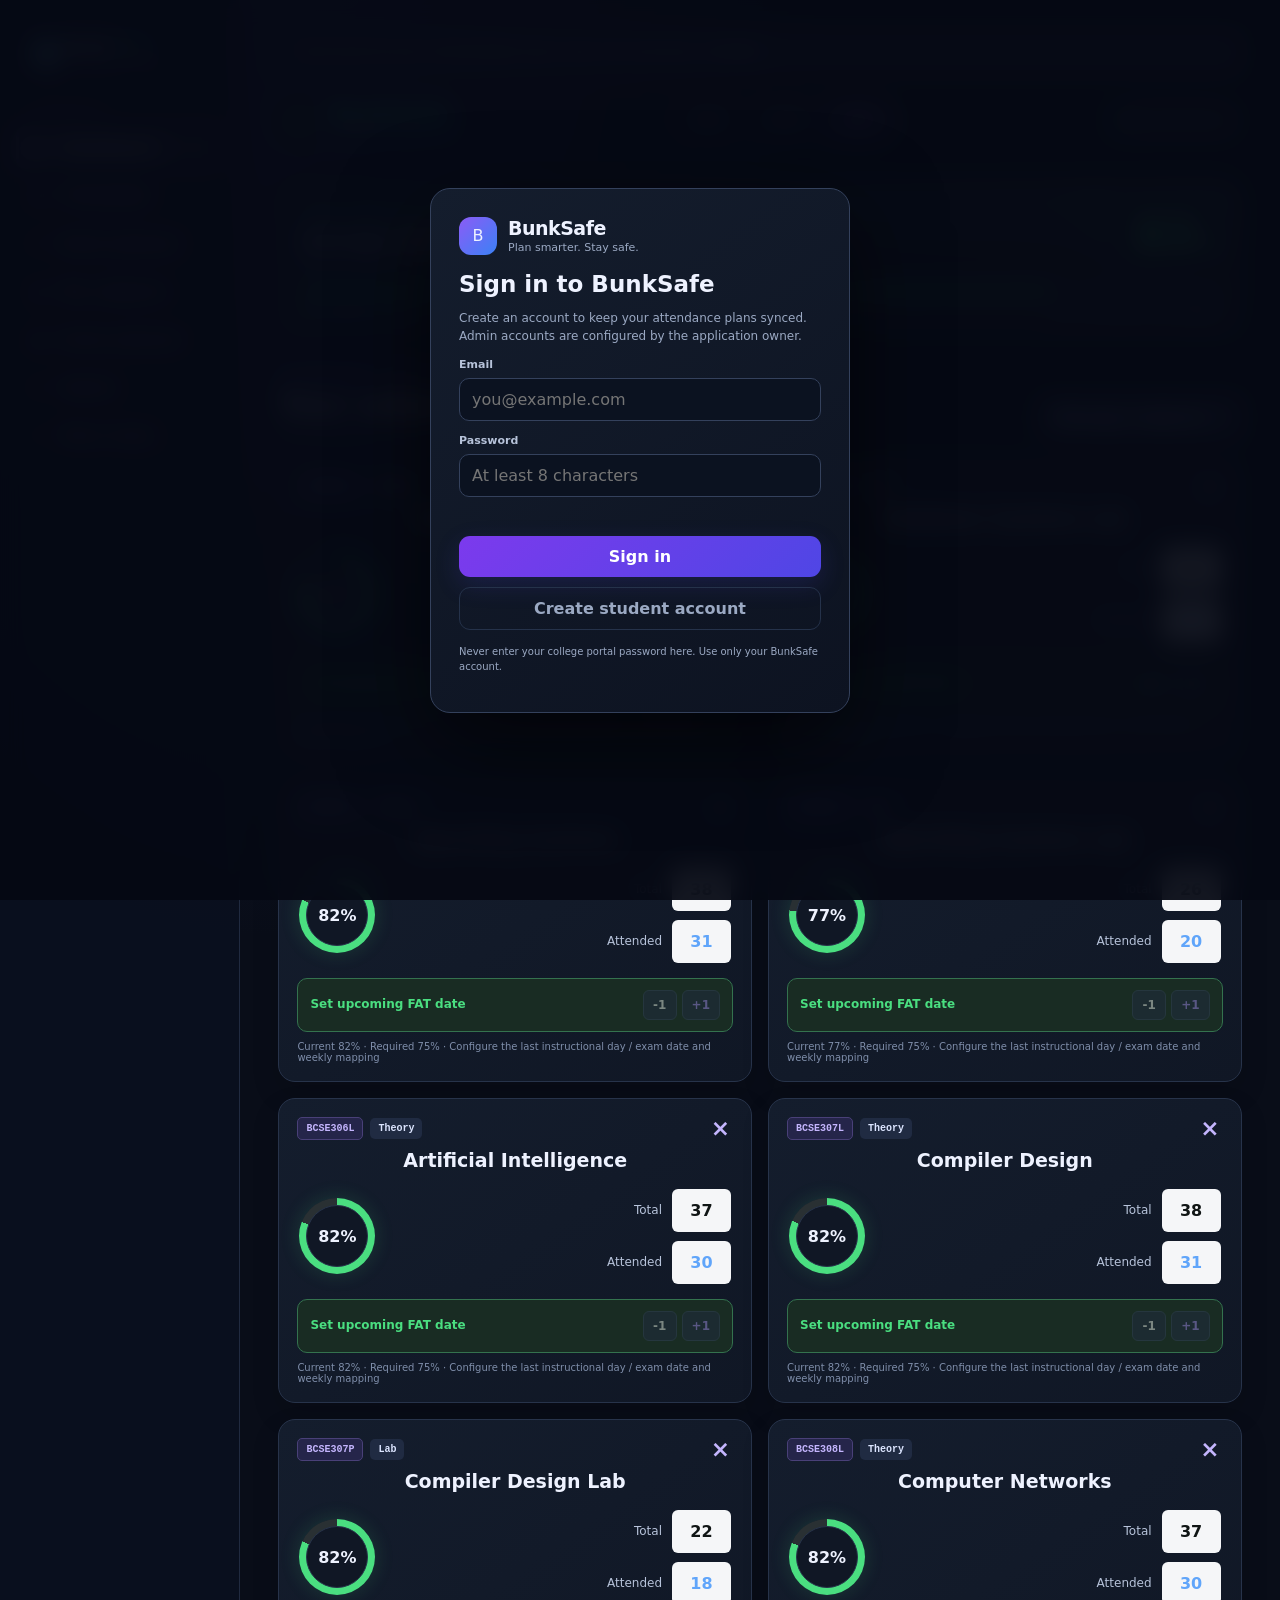
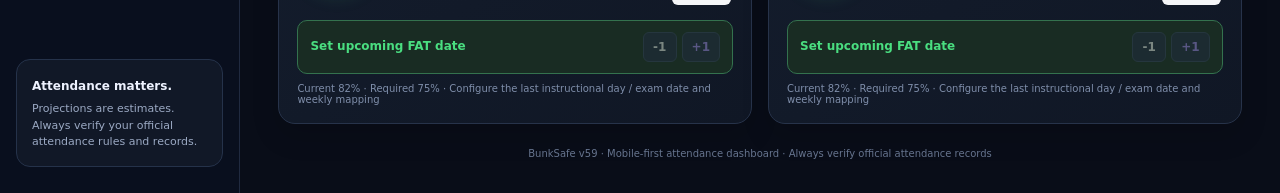
==== commit 413c5882: "Add BunkSafe full logo and app icon" ====
--- a/static/index.html
+++ b/static/index.html
@@ -4,15 +4,18 @@
 <meta charset="UTF-8" />
 <meta name="viewport" content="width=device-width, initial-scale=1.0" />
 <title>BunkSafe — Attendance Planner</title>
-<link rel="icon" type="image/png" href="/static/favicon.png" />
+<meta name="theme-color" content="#090d18" />
+<link rel="icon" type="image/png" href="/static/branding/bunksafe-icon.png" sizes="512x512" />
+<link rel="icon" type="image/svg+xml" href="/static/branding/bunksafe-icon.svg" />
 <link rel="apple-touch-icon" href="/static/branding/bunksafe-icon.png" />
-<link rel="stylesheet" href="/static/style.css?v=54" />
+<link rel="manifest" href="/static/branding/site.webmanifest" />
+<link rel="stylesheet" href="/static/style.css?v=63" />
 
 </head>
 <body>
 <div class="app">
 <aside class="sidebar">
-  <div class="brand"><div class="brandmark"><img src="/static/branding/bunksafe-icon.svg" alt="BunkSafe" /></div><div><h1>BunkSafe</h1><small>Plan smarter. Stay safe.</small></div></div>
+  <div class="brand brand-full"><img class="brand-full-logo" src="/static/branding/bunksafe-logo.svg" alt="BunkSafe — Plan, track, stay ahead" /></div>
   <div><div class="nav-label">Workspace</div><nav class="nav">
     <button class="active" data-page="dashboard"><span class="ico">▦</span><span class="nav-text">Dashboard</span></button>
     <button data-page="timetable"><span class="ico">▤</span><span class="nav-text">Timetable</span></button>
--- a/static/style.css
+++ b/static/style.css
@@ -103,3 +103,8 @@
   .mobile-nav-item.mobile-nav-primary>span{font-size:21px}
   .app main{padding-bottom:calc(82px + env(safe-area-inset-bottom))}
 }
+
+/* BunkSafe v63 full logo branding */
+.brand-full{display:flex;align-items:center;justify-content:flex-start;padding:0 6px;width:100%;min-width:0;min-height:56px}
+.brand-full .brand-full-logo{display:block;width:100%;max-width:205px;height:auto;max-height:58px;object-fit:contain;object-position:left center}
+@media(max-width:900px){.brand-full{justify-content:center;padding:0 2px}.brand-full .brand-full-logo{max-width:180px;object-position:center}}
